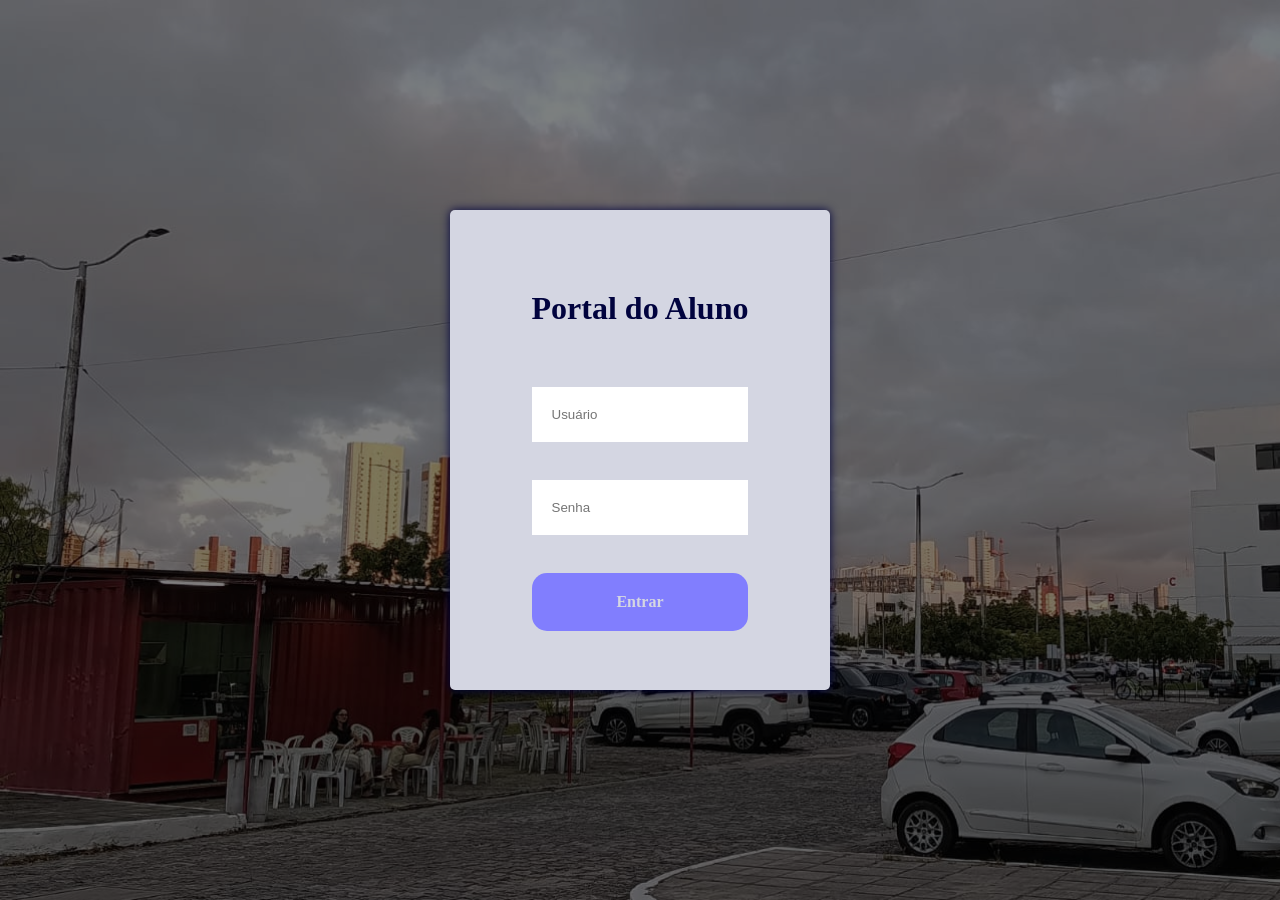
==== pages/login.html @ 24b08487 "fazendo a estrutura do login, colocando a imagem de fundo e linkadno com a paggina home.html" ====
<!DOCTYPE html>
<html lang="pt-BR">
<head>
    <meta charset="UTF-8">
    <title>Login</title>
    <link rel="stylesheet" href="../css/login.css">
</head>
<body>
    <div class="login-container">
        <div class="login-form">
            <h1>Portal do Aluno</h1>
            <input type="text" placeholder="Usuário">
            <input type="password" placeholder="Senha">
            <a href="../pages/home.html">Entrar</a>
        </div>
    </div>
</body>
</html>
---- css/login.css ----
:root {
    --azul-pri-cl: #01033e;
    --azul-sec-cl: #0033ff;
    --roxo-claro: #817efe;
    --background-cl: #d4d6e2;
}
body{
    margin: 0;
    background-image: url('../assets/images/login-background.jpg');
    background-size: cover;
    backdrop-filter: brightness(0.5) saturate(0.7);
    color: var(--azul-pri-cl);
    .login-container{
        display: grid;
        justify-content: center;
        align-items: center;
        height: 100vh;
        width: 100%;
        .login-form{
            display: grid;
            justify-content: center;
            align-items: center;
            background-color: var(--background-cl);
            border-radius: 5px;
            padding: 40px;
            box-shadow: 0px 0px 10px var(--azul-pri-cl);
            width: 300px;
            height: 400px;
            input{
                padding: 20px;
                border: none;
            }
            a{
                text-decoration: none;
                text-align: center;
                padding: 20px;
                border: none;
                background-color: var(--roxo-claro);
                cursor: pointer;
                color: var(--background-cl);
                font-weight: bold;
                border-radius: 15px;
            }
            a:hover{
                background-color: var(--azul-sec-cl);
            }
        }
    }
}
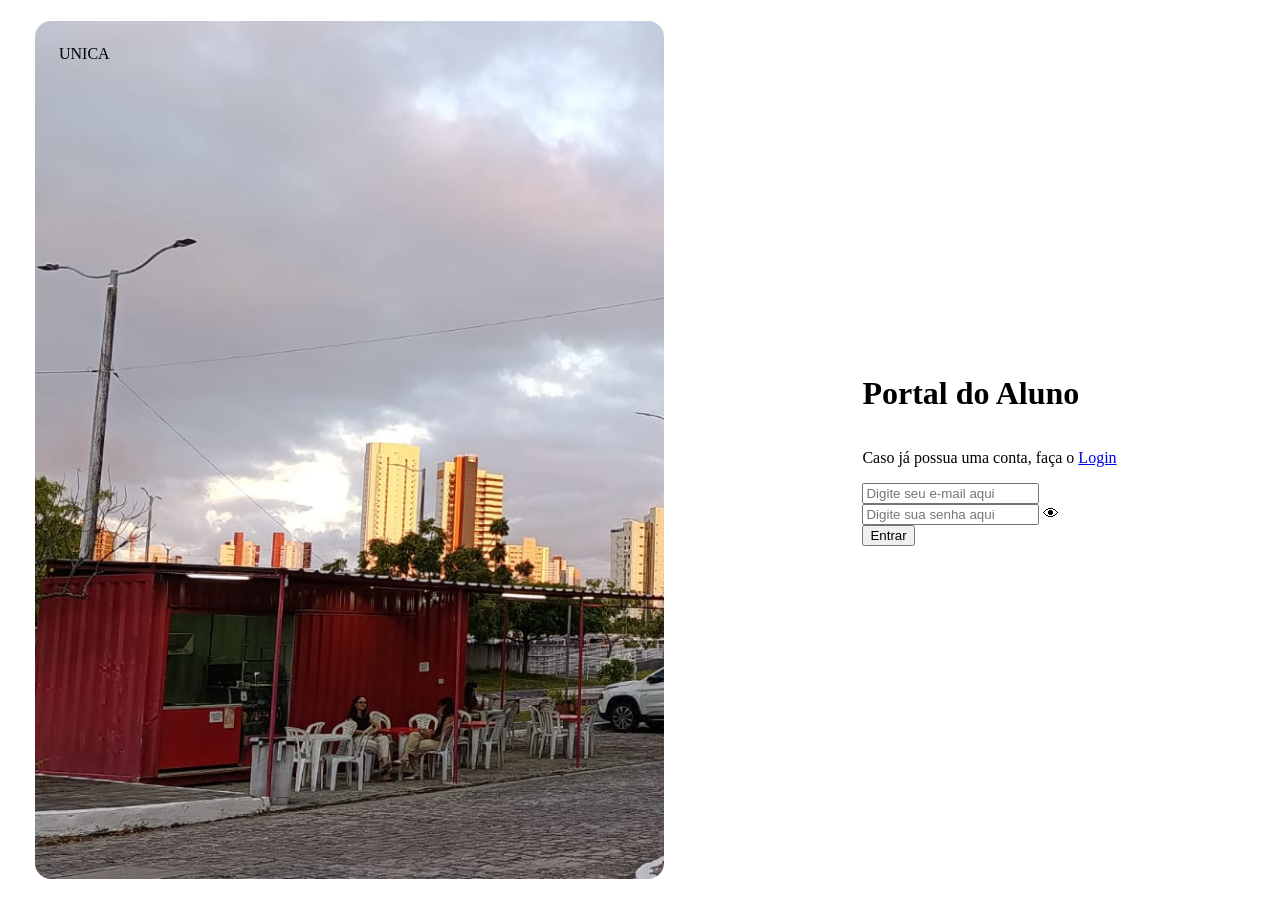
==== commit f62a8505: "dei uma repaginada no login,html e login.css" ====
--- a/pages/login.html
+++ b/pages/login.html
@@ -2,17 +2,31 @@
 <html lang="pt-BR">
 <head>
     <meta charset="UTF-8">
+    <meta name="viewport" content="width=device-width, initial-scale=1.0">
     <title>Login</title>
-    <link rel="stylesheet" href="../css/login.css">
+    <link rel="stylesheet" href="../css/login.css"
 </head>
 <body>
-    <div class="login-container">
-        <div class="login-form">
-            <h1>Portal do Aluno</h1>
-            <input type="text" placeholder="Usuário">
-            <input type="password" placeholder="Senha">
-            <a href="../pages/home.html">Entrar</a>
-        </div>
+    <div class="carrossel">
+        <div class="logo">UNICA</div>
     </div>
+    <div class="form">
+        <h1>Portal do Aluno</h1>
+        <p class="login">Caso já possua uma conta, faça o <a href='#'>Login</a></p>
+        <form>
+            <input type="email" placeholder="Digite seu e-mail aqui">
+            <div class="senha">
+            <input type="password" id='senhaInput'placeholder="Digite sua senha aqui">
+            <span onclick="togglePassword()">👁</span>
+            </div>
+            <button type="submit">Entrar</button>
+        </form>
+    </div>
+    <script>
+        function togglePassword() {
+        const senhaInput = document.querySelector('#senhaInput');
+        senhaInput.type = senhaInput.type === 'password' ? 'text' : 'password';
+        }
+    </script>
 </body>
 </html>
--- a/css/login.css
+++ b/css/login.css
@@ -1,49 +1,23 @@
-:root {
-    --azul-pri-cl: #01033e;
-    --azul-sec-cl: #0033ff;
-    --roxo-claro: #817efe;
-    --background-cl: #d4d6e2;
-}
 body{
     margin: 0;
+    height: 100vh;
+    display: flex;
+    align-items: center;
+    justify-content: center;
+}
+.carrossel{
+    position: relative;
+    width: 50%;
+    height: 90vh;
     background-image: url('../assets/images/login-background.jpg');
     background-size: cover;
-    backdrop-filter: brightness(0.5) saturate(0.7);
-    color: var(--azul-pri-cl);
-    .login-container{
-        display: grid;
-        justify-content: center;
-        align-items: center;
-        height: 100vh;
-        width: 100%;
-        .login-form{
-            display: grid;
-            justify-content: center;
-            align-items: center;
-            background-color: var(--background-cl);
-            border-radius: 5px;
-            padding: 40px;
-            box-shadow: 0px 0px 10px var(--azul-pri-cl);
-            width: 300px;
-            height: 400px;
-            input{
-                padding: 20px;
-                border: none;
-            }
-            a{
-                text-decoration: none;
-                text-align: center;
-                padding: 20px;
-                border: none;
-                background-color: var(--roxo-claro);
-                cursor: pointer;
-                color: var(--background-cl);
-                font-weight: bold;
-                border-radius: 15px;
-            }
-            a:hover{
-                background-color: var(--azul-sec-cl);
-            }
-        }
-    }
+    padding: 24px;
+    border-radius: 16px;
+    margin: 35px;
+}
+.form{
+    width: 50%;
+    display: grid;
+    align-items: center;
+    justify-content: center;
 }
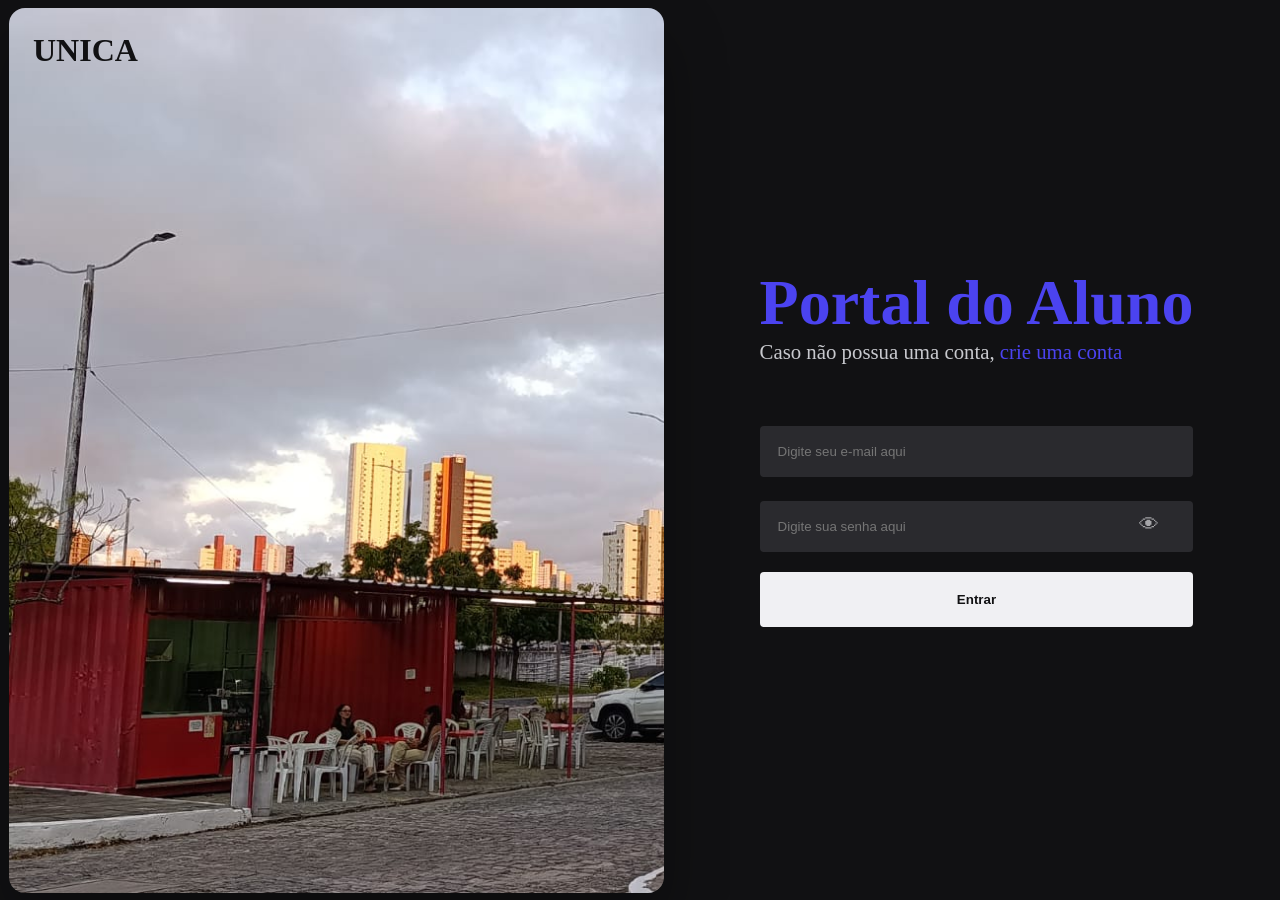
==== commit 436c610b: "estilizada na pagina de login" ====
--- a/pages/login.html
+++ b/pages/login.html
@@ -12,12 +12,12 @@
     </div>
     <div class="form">
         <h1>Portal do Aluno</h1>
-        <p class="login">Caso já possua uma conta, faça o <a href='#'>Login</a></p>
+        <p class="login">Caso não possua uma conta, <a href='#'>crie uma conta</a></p>
         <form>
             <input type="email" placeholder="Digite seu e-mail aqui">
             <div class="senha">
             <input type="password" id='senhaInput'placeholder="Digite sua senha aqui">
-            <span onclick="togglePassword()">👁</span>
+            <span class=='toggle' onclick="togglePassword()">👁</span>
             </div>
             <button type="submit">Entrar</button>
         </form>
--- a/css/login.css
+++ b/css/login.css
@@ -1,4 +1,12 @@
+:root {
+  --primary-blue: #4b43f0;
+  --bg-dark: #111113;
+  --bg-light: #F0F0F3;
+  --neutral-gray: #C8C9CE;
+  --text-dark: #2A2A2E;
+}
 body{
+    background-color: var(--bg-dark);
     margin: 0;
     height: 100vh;
     display: flex;
@@ -8,16 +16,73 @@
 .carrossel{
     position: relative;
     width: 50%;
-    height: 90vh;
+    height: 93vh;
     background-image: url('../assets/images/login-background.jpg');
     background-size: cover;
     padding: 24px;
     border-radius: 16px;
-    margin: 35px;
+    margin: 1vh;
+    box-shadow: 0 30px 60px rgba(0,0,0,0.35);
+    .logo{
+        color: var(--bg-dark);
+        font-size: 2rem;
+        font-weight: 800;
+    }
 }
 .form{
     width: 50%;
     display: grid;
     align-items: center;
     justify-content: center;
+    h1{
+        color: var(--primary-blue);
+        font-size: 4rem;
+        margin: 0;
+    }
+    .login{
+        color: var(--neutral-gray);
+        font-size: 1.3rem;
+        margin-top: 0;
+        margin-bottom: 50px;
+        a{
+            color: var(--primary-blue);
+            text-decoration: none;
+        }
+    }
+    input{
+        background-color: #2A2A2E;
+        color: var(--bg-light);
+        border: none;
+        position: relative;
+        width: 100%;
+        padding: 18px;
+        margin: 12px 0;
+        box-sizing: border-box;
+        border-radius: 4px;
+    }
+    input:hover{
+        background-color: #333337;
+    }
+    span{
+            color: #f0f0f39e;
+            position: absolute;
+            cursor: pointer;
+            font-size: 20px;
+            bottom: 40.5%;
+            left: 89%;
+    }
+    button{
+        width: 100%;
+        padding: 20px;
+        background-color: var(--bg-light);
+        color: var(--bg-dark);
+        font-weight: bold;
+        margin: 8px 0;
+        box-sizing: border-box;
+        border: none;
+        border-radius: 4px;
+    }
+    button:hover{
+        background-color: #e4e4e8;
+    }
 }
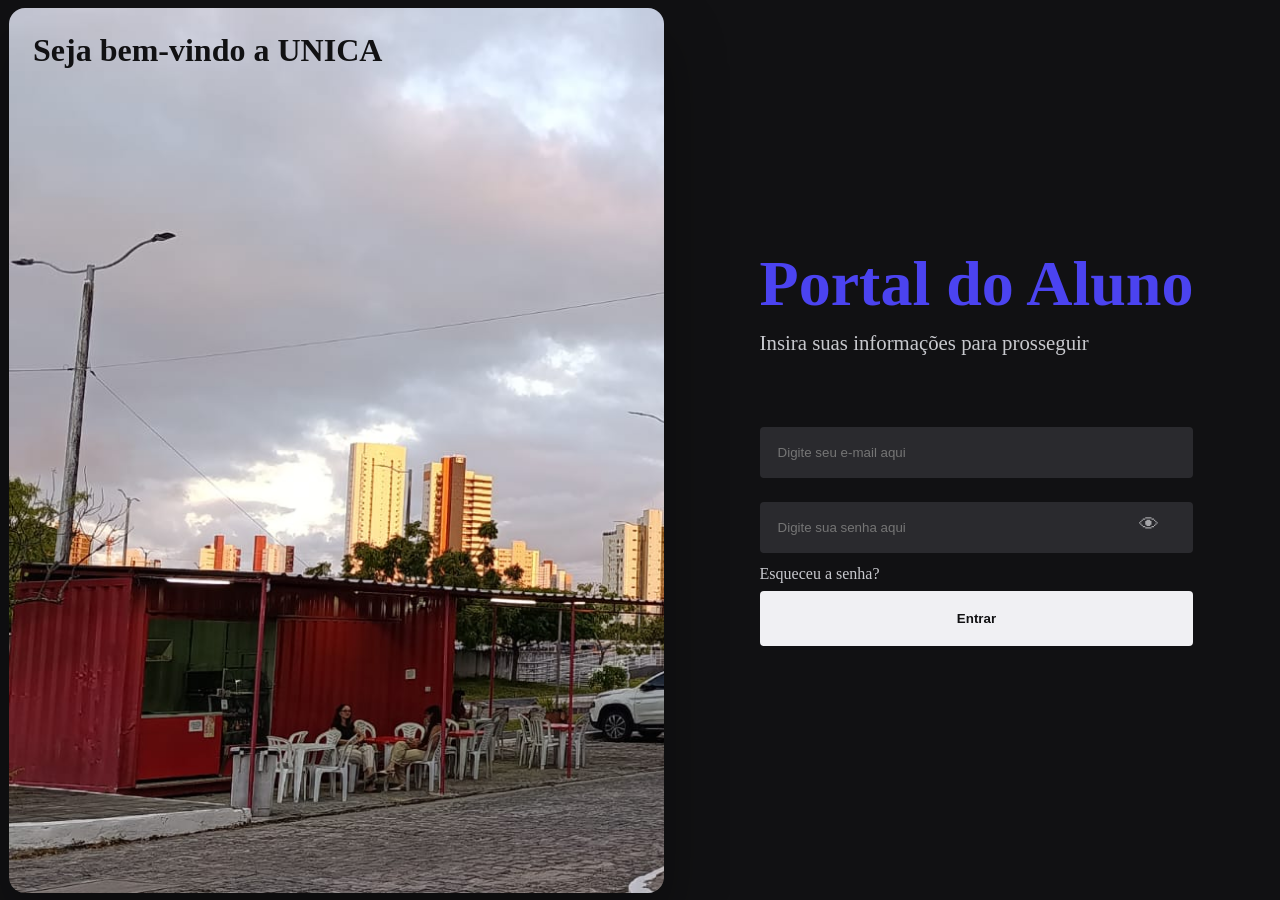
==== commit 7af14a71: "so pro rodrigo clonar" ====
--- a/pages/login.html
+++ b/pages/login.html
@@ -4,21 +4,22 @@
     <meta charset="UTF-8">
     <meta name="viewport" content="width=device-width, initial-scale=1.0">
     <title>Login</title>
-    <link rel="stylesheet" href="../css/login.css"
+    <link rel="stylesheet" href="../css/login.css">
 </head>
 <body>
     <div class="carrossel">
-        <div class="logo">UNICA</div>
+        <div class="logo">Seja bem-vindo a UNICA</div>
     </div>
     <div class="form">
         <h1>Portal do Aluno</h1>
-        <p class="login">Caso não possua uma conta, <a href='#'>crie uma conta</a></p>
+        <p class="login">Insira suas informações para prosseguir</p>
         <form>
             <input type="email" placeholder="Digite seu e-mail aqui">
             <div class="senha">
             <input type="password" id='senhaInput'placeholder="Digite sua senha aqui">
-            <span class=='toggle' onclick="togglePassword()">👁</span>
+            <span class='toggle' onclick="togglePassword()">👁</span>
             </div>
+            <a href="#" id="esqueci">Esqueceu a senha?</a>
             <button type="submit">Entrar</button>
         </form>
     </div>
--- a/css/login.css
+++ b/css/login.css
@@ -42,8 +42,8 @@
     .login{
         color: var(--neutral-gray);
         font-size: 1.3rem;
-        margin-top: 0;
-        margin-bottom: 50px;
+        margin-top: 10px;
+        margin-bottom: 60px;
         a{
             color: var(--primary-blue);
             text-decoration: none;
@@ -71,6 +71,13 @@
             bottom: 40.5%;
             left: 89%;
     }
+    #esqueci{
+        color: #C8C9CE;
+        text-decoration: none;
+    }
+    #esqueci:hover{
+        text-decoration: underline;
+    }
     button{
         width: 100%;
         padding: 20px;
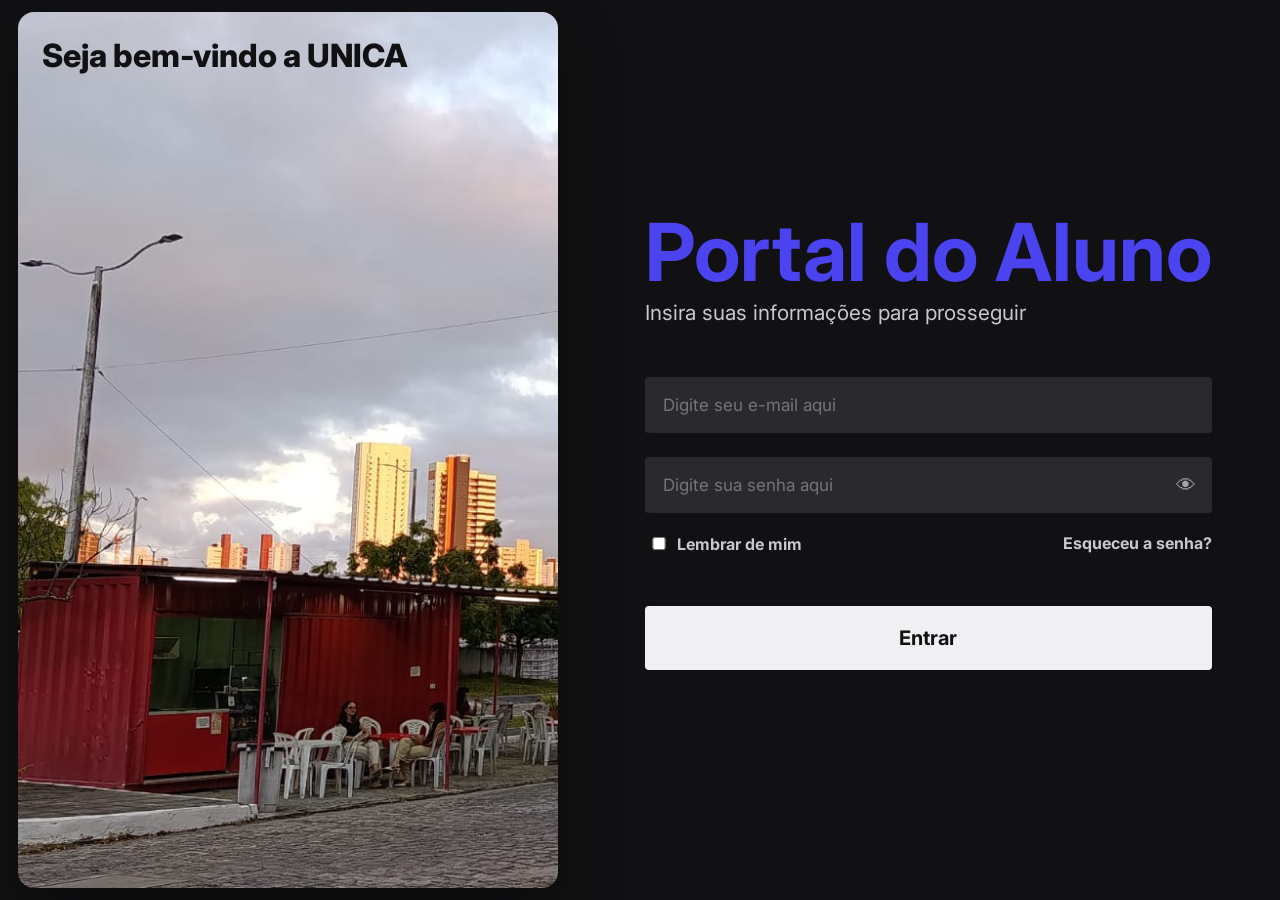
==== commit 29a0d503: "colocando o botao de lembrar" ====
--- a/pages/login.html
+++ b/pages/login.html
@@ -1,33 +1,48 @@
-<!DOCTYPE html>
+<!doctype html>
 <html lang="pt-BR">
-<head>
-    <meta charset="UTF-8">
-    <meta name="viewport" content="width=device-width, initial-scale=1.0">
+  <head>
+    <meta charset="UTF-8" />
+    <meta name="viewport" content="width=device-width, initial-scale=1.0" />
     <title>Login</title>
-    <link rel="stylesheet" href="../css/login.css">
-</head>
-<body>
+    <link rel="stylesheet" href="../css/login.css" />
+  </head>
+  <body>
     <div class="carrossel">
-        <div class="logo">Seja bem-vindo a UNICA</div>
+      <div class="logo">Seja bem-vindo a UNICA</div>
     </div>
     <div class="form">
-        <h1>Portal do Aluno</h1>
-        <p class="login">Insira suas informações para prosseguir</p>
-        <form>
-            <input type="email" placeholder="Digite seu e-mail aqui">
-            <div class="senha">
-            <input type="password" id='senhaInput'placeholder="Digite sua senha aqui">
-            <span class='toggle' onclick="togglePassword()">👁</span>
-            </div>
-            <a href="#" id="esqueci">Esqueceu a senha?</a>
-            <button type="submit">Entrar</button>
-        </form>
+      <h1>Portal do Aluno</h1>
+      <p class="login">Insira suas informações para prosseguir</p>
+      <form>
+        <input
+          type="email"
+          id="emailInput"
+          placeholder="Digite seu e-mail aqui"
+        />
+        <div class="senha">
+          <input
+            type="password"
+            id="senhaInput"
+            placeholder="Digite sua senha aqui"
+          />
+          <span class="toggle" onclick="togglePassword()">👁</span>
+        </div>
+        <div class="memoria">
+          <label>
+            <input type="checkbox" id="lembrar" />
+            <span>Lembrar de mim</span>
+          </label>
+          <a href="#" id="esqueci">Esqueceu a senha?</a>
+        </div>
+        <button type="submit">Entrar</button>
+      </form>
     </div>
     <script>
-        function togglePassword() {
-        const senhaInput = document.querySelector('#senhaInput');
-        senhaInput.type = senhaInput.type === 'password' ? 'text' : 'password';
-        }
+      function togglePassword() {
+        const senhaInput = document.querySelector("#senhaInput");
+        senhaInput.type = senhaInput.type === "password" ? "text" : "password";
+      }
     </script>
-</body>
-</html>+    <script src="../js/main.js"></script>
+  </body>
+</html>
--- a/css/login.css
+++ b/css/login.css
@@ -1,95 +1,134 @@
+@import url("https://fonts.googleapis.com/css2?family=Inter:ital,opsz,wght@0,14..32,100..900;1,14..32,100..900&display=swap");
 :root {
   --primary-blue: #4b43f0;
   --bg-dark: #111113;
-  --bg-light: #F0F0F3;
-  --neutral-gray: #C8C9CE;
-  --text-dark: #2A2A2E;
+  --bg-light: #f0f0f3;
+  --neutral-gray: #c8c9ce;
+  --text-dark: #2a2a2e;
 }
-body{
-    background-color: var(--bg-dark);
+* {
+  font-family:
+    "Inter",
+    -apple-system,
+    BlinkMacSystemFont,
+    "Segoe UI",
+    Roboto,
+    sans-serif;
+}
+body {
+  background-color: var(--bg-dark);
+  margin: 0;
+  height: 100vh;
+  display: flex;
+  align-items: center;
+  justify-content: center;
+  font-family: var(--fonte);
+}
+.carrossel {
+  position: relative;
+  width: 70%;
+  height: 92vh;
+  background-image: url("../assets/images/login-background.jpg");
+  background-size: cover;
+  padding: 24px;
+  border-radius: 16px;
+  margin: 2vh;
+  box-shadow: 0 30px 60px rgba(0, 0, 0, 0.35);
+  .logo {
+    color: var(--bg-dark);
+    font-size: 2rem;
+    font-weight: 800;
+  }
+}
+.form {
+  width: 100%;
+  display: grid;
+  align-items: center;
+  justify-content: center;
+  h1 {
+    color: var(--primary-blue);
+    font-size: 5rem;
     margin: 0;
-    height: 100vh;
+  }
+  .login {
+    color: var(--neutral-gray);
+    font-size: 1.3rem;
+    margin-top: 0;
+    margin-bottom: 40px;
+    a {
+      color: var(--primary-blue);
+      text-decoration: none;
+    }
+  }
+  input {
+    background-color: #2a2a2e;
+    color: var(--bg-light);
+    font-size: 17px;
+    border: none;
+    position: relative;
+    width: 100%;
+    padding: 18px;
+    margin: 12px 0;
+    box-sizing: border-box;
+    border-radius: 4px;
+  }
+  input:hover {
+    background-color: #333337;
+  }
+  .senha {
+    position: relative;
+  }
+  .toggle {
+    transform: translateY(-50%);
+    color: #f0f0f39e;
+    position: absolute;
+    cursor: pointer;
+    font-size: 20px;
+    top: 50%;
+    right: 16px;
+  }
+  .memoria {
     display: flex;
     align-items: center;
-    justify-content: center;
+    justify-content: space-between;
+    width: 100%;
+    margin-bottom: 1rem;
+    #esqueci {
+      font-weight: bold;
+      color: #c8c9ce;
+      text-decoration: none;
+      width: 50%;
+      text-align: right;
+    }
+    #esqueci:hover {
+      text-decoration: underline;
+    }
+    #lembrar {
+      width: 10%;
+    }
+    label {
+      font-weight: bold;
+      text-align: left;
+      color: #c8c9ce;
+      width: 50%;
+    }
+  }
+  button {
+    font-family: var(--fonte);
+    font-size: 20px;
+    width: 100%;
+    padding: 20px;
+    background-color: var(--bg-light);
+    color: var(--bg-dark);
+    font-weight: bold;
+    margin: 28px 0;
+    box-sizing: border-box;
+    border: none;
+    border-radius: 4px;
+    justify-self: center;
+    cursor: pointer;
+  }
+  button:hover {
+    background-color: #e4e4e8;
+  }
 }
-.carrossel{
-    position: relative;
-    width: 50%;
-    height: 93vh;
-    background-image: url('../assets/images/login-background.jpg');
-    background-size: cover;
-    padding: 24px;
-    border-radius: 16px;
-    margin: 1vh;
-    box-shadow: 0 30px 60px rgba(0,0,0,0.35);
-    .logo{
-        color: var(--bg-dark);
-        font-size: 2rem;
-        font-weight: 800;
-    }
-}
-.form{
-    width: 50%;
-    display: grid;
-    align-items: center;
-    justify-content: center;
-    h1{
-        color: var(--primary-blue);
-        font-size: 4rem;
-        margin: 0;
-    }
-    .login{
-        color: var(--neutral-gray);
-        font-size: 1.3rem;
-        margin-top: 10px;
-        margin-bottom: 60px;
-        a{
-            color: var(--primary-blue);
-            text-decoration: none;
-        }
-    }
-    input{
-        background-color: #2A2A2E;
-        color: var(--bg-light);
-        border: none;
-        position: relative;
-        width: 100%;
-        padding: 18px;
-        margin: 12px 0;
-        box-sizing: border-box;
-        border-radius: 4px;
-    }
-    input:hover{
-        background-color: #333337;
-    }
-    span{
-            color: #f0f0f39e;
-            position: absolute;
-            cursor: pointer;
-            font-size: 20px;
-            bottom: 40.5%;
-            left: 89%;
-    }
-    #esqueci{
-        color: #C8C9CE;
-        text-decoration: none;
-    }
-    #esqueci:hover{
-        text-decoration: underline;
-    }
-    button{
-        width: 100%;
-        padding: 20px;
-        background-color: var(--bg-light);
-        color: var(--bg-dark);
-        font-weight: bold;
-        margin: 8px 0;
-        box-sizing: border-box;
-        border: none;
-        border-radius: 4px;
-    }
-    button:hover{
-        background-color: #e4e4e8;
-    }
-}
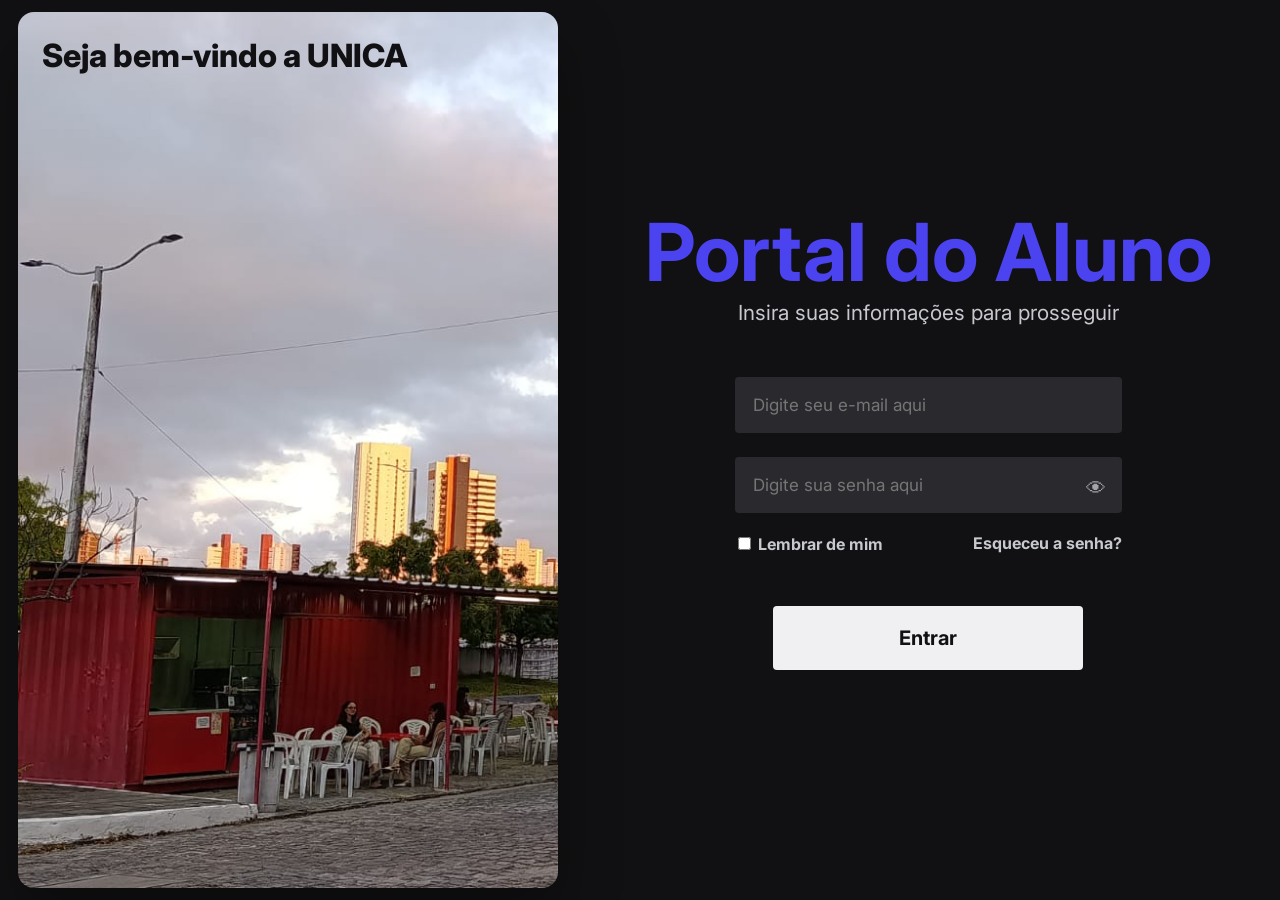
==== commit 801a580c: "fazendo a pagina de alteracao de senha" ====
--- a/pages/login.html
+++ b/pages/login.html
@@ -32,7 +32,7 @@
             <input type="checkbox" id="lembrar" />
             <span>Lembrar de mim</span>
           </label>
-          <a href="#" id="esqueci">Esqueceu a senha?</a>
+          <a href="esqueceu.html" id="esqueci">Esqueceu a senha?</a>
         </div>
         <button type="submit">Entrar</button>
       </form>
--- a/css/login.css
+++ b/css/login.css
@@ -42,7 +42,8 @@
 }
 .form {
   width: 100%;
-  display: grid;
+  display: flex;
+  flex-direction: column;
   align-items: center;
   justify-content: center;
   h1 {
@@ -55,10 +56,14 @@
     font-size: 1.3rem;
     margin-top: 0;
     margin-bottom: 40px;
-    a {
-      color: var(--primary-blue);
-      text-decoration: none;
-    }
+  }
+  form {
+    width: 55%;
+    display: flex;
+    flex-direction: column;
+    align-items: center;
+    justify-content: center;
+    text-align: center;
   }
   input {
     background-color: #2a2a2e;
@@ -76,6 +81,7 @@
     background-color: #333337;
   }
   .senha {
+    width: 100%;
     position: relative;
   }
   .toggle {
@@ -84,7 +90,7 @@
     position: absolute;
     cursor: pointer;
     font-size: 20px;
-    top: 50%;
+    top: 54%;
     right: 16px;
   }
   .memoria {
@@ -116,7 +122,7 @@
   button {
     font-family: var(--fonte);
     font-size: 20px;
-    width: 100%;
+    width: 80%;
     padding: 20px;
     background-color: var(--bg-light);
     color: var(--bg-dark);
